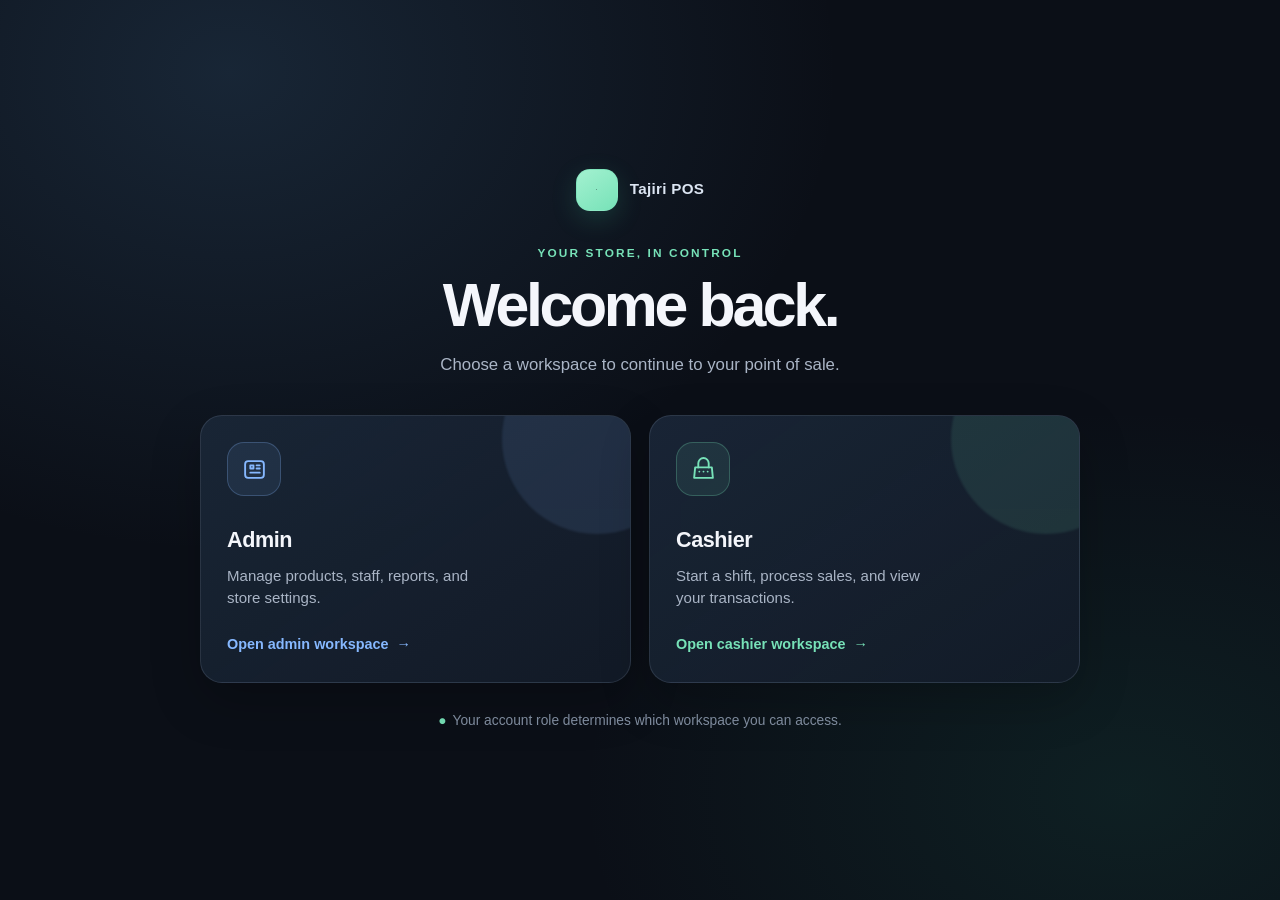
==== main.html @ eafcdc82 "Add files via upload" ====
<!doctype html>
<html lang="en">
  <head>
    <meta charset="UTF-8" />
    <meta name="viewport" content="width=device-width, initial-scale=1" />
    <meta name="theme-color" content="#0b0f17" />
    <title>Tajiri POS · Main Menu</title>
    <style>
      :root {
        color-scheme: dark;
        --bg: #0b0f17;
        --panel: rgb(19 28 41 / 88%);
        --line: rgb(163 181 204 / 16%);
        --text: #f4f6fb;
        --muted: #aab5c6;
        --green: #77e2b8;
        --blue: #86b8ff;
      }
      * {
        box-sizing: border-box;
      }
      html {
        min-width: 320px;
      }
      body {
        min-height: 100vh;
        margin: 0;
        padding: 40px 22px;
        display: grid;
        place-items: center;
        overflow-x: hidden;
        color: var(--text);
        background:
          radial-gradient(
            ellipse at 18% 8%,
            rgb(70 119 163 / 22%),
            transparent 38rem
          ),
          radial-gradient(
            ellipse at 88% 88%,
            rgb(33 126 102 / 15%),
            transparent 34rem
          ),
          var(--bg);
        font:
          16px/1.5 "DM Sans",
          "Segoe UI",
          sans-serif;
      }
      main {
        width: min(100%, 880px);
        margin-inline: auto;
      }
      header {
        margin-bottom: 38px;
        text-align: center;
      }
      .brand {
        display: inline-flex;
        align-items: center;
        gap: 12px;
        margin-bottom: 34px;
        color: #dce5f2;
        font-size: 0.95rem;
        font-weight: 700;
        letter-spacing: 0.02em;
      }
      .brand-mark {
        display: inline-grid;
        width: 42px;
        height: 42px;
        place-items: center;
        border: 1px solid rgb(119 226 184 / 38%);
        border-radius: 14px;
        color: var(--bg);
        background: linear-gradient(145deg, #a3f1d0, var(--green));
        box-shadow: 0 8px 26px rgb(61 187 143 / 20%);
        font-size: 2px;
        font-weight: 800;
      }
      .eyebrow {
        margin: 0 0 10px;
        color: var(--green);
        font-size: 0.74rem;
        font-weight: 700;
        letter-spacing: 0.18em;
        text-transform: uppercase;
      }
      h1 {
        margin: 0;
        font-family: "Outfit", "Segoe UI", sans-serif;
        font-size: clamp(2.2rem, 6vw, 3.8rem);
        letter-spacing: -0.055em;
        line-height: 1.08;
      }
      header p {
        margin: 14px 0 0;
        color: var(--muted);
        font-size: 1.05rem;
      }
      .page-links {
        display: grid;
        grid-template-columns: repeat(2, minmax(0, 1fr));
        gap: 18px;
      }
      .page-link {
        position: relative;
        min-height: 252px;
        padding: 26px;
        display: flex;
        flex-direction: column;
        align-items: flex-start;
        overflow: hidden;
        border: 1px solid var(--line);
        border-radius: 22px;
        color: inherit;
        background: linear-gradient(145deg, rgb(26 38 55 / 95%), var(--panel));
        box-shadow: 0 18px 50px rgb(0 0 0 / 22%);
        text-decoration: none;
        transition:
          border-color 0.2s ease,
          transform 0.2s ease,
          box-shadow 0.2s ease;
      }
      .page-link::after {
        position: absolute;
        top: -72px;
        right: -62px;
        width: 190px;
        height: 190px;
        border-radius: 50%;
        background: var(--glow);
        content: "";
        filter: blur(1px);
        opacity: 0.11;
        pointer-events: none;
      }
      .page-link.admin {
        --glow: var(--blue);
        --accent: var(--blue);
      }
      .page-link.cashier {
        --glow: var(--green);
        --accent: var(--green);
      }
      .page-link:hover,
      .page-link:focus-visible {
        transform: translateY(-4px);
        border-color: color-mix(in srgb, var(--accent), transparent 28%);
        box-shadow: 0 24px 58px rgb(0 0 0 / 32%);
        outline: none;
      }
      .page-link:focus-visible {
        box-shadow:
          0 0 0 3px var(--bg),
          0 0 0 5px var(--accent);
      }
      .page-link[hidden] {
        display: none;
      }
      .page-icon {
        width: 54px;
        height: 54px;
        margin-bottom: 28px;
        display: grid;
        place-items: center;
        border: 1px solid color-mix(in srgb, var(--accent), transparent 75%);
        border-radius: 17px;
        color: var(--accent);
        background: color-mix(in srgb, var(--accent), transparent 91%);
      }
      .page-icon svg {
        width: 25px;
        height: 25px;
      }
      .page-link strong {
        font-family: "Outfit", "Segoe UI", sans-serif;
        font-size: 1.35rem;
        letter-spacing: -0.02em;
      }
      .page-description {
        max-width: 31ch;
        margin-top: 8px;
        color: var(--muted);
        font-size: 0.94rem;
      }
      .page-cta {
        /* margin-top: auto; */
        padding-top: 24px;
        display: flex;
        align-items: center;
        gap: 8px;
        color: var(--accent);
        font-size: 0.9rem;
        font-weight: 700;
      }
      .page-cta span {
        transition: transform 0.2s ease;
      }
      .page-link:hover .page-cta span,
      .page-link:focus-visible .page-cta span {
        transform: translateX(4px);
      }
      footer {
        margin-top: 28px;
        color: #8491a4;
        text-align: center;
        font-size: 0.86rem;
      }
      .footer-lock {
        margin-right: 6px;
        color: var(--green);
      }
      @media (max-width: 580px) {
        body {
          padding: 30px 18px;
        }
        header {
          margin-bottom: 28px;
        }
        .brand {
          margin-bottom: 28px;
        }
        .page-links {
          grid-template-columns: 1fr;
          gap: 12px;
        }
        .page-link {
          min-height: 220px;
          padding: 23px;
        }
        .page-icon {
          margin-bottom: 20px;
        }
        footer {
          margin-top: 22px;
        }
      }
      @media (prefers-reduced-motion: reduce) {
        *,
        *::before,
        *::after {
          scroll-behavior: auto !important;
          transition-duration: 0.01ms !important;
        }
      }
    </style>
  </head>
  <body>
    <main>
      <header>
        <div class="brand">
          <span class="brand-mark" aria-hidden="true">t</span
          ><span>Tajiri POS</span>
        </div>
        <p class="eyebrow">Your store, in control</p>
        <h1>Welcome back.</h1>
        <p>Choose a workspace to continue to your point of sale.</p>
      </header>
      <nav class="page-links" aria-label="Application pages">
        <a class="page-link admin" href="admin.html">
          <span class="page-icon" aria-hidden="true">
            <svg
              viewBox="0 0 24 24"
              fill="none"
              stroke="currentColor"
              stroke-width="1.8"
              stroke-linecap="round"
              stroke-linejoin="round"
            >
              <rect x="3" y="4" width="18" height="16" rx="3" />
              <path d="M8 8h3v3H8zM14 8h3M14 11h3M8 15h9" />
            </svg>
          </span>
          <strong>Admin</strong>
          <span class="page-description"
            >Manage products, staff, reports, and store settings.</span
          >
          <span class="page-cta"
            >Open admin workspace <span aria-hidden="true">→</span></span
          >
        </a>
        <a class="page-link cashier" href="cashier.html">
          <span class="page-icon" aria-hidden="true">
            <svg
              viewBox="0 0 24 24"
              fill="none"
              stroke="currentColor"
              stroke-width="1.8"
              stroke-linecap="round"
              stroke-linejoin="round"
            >
              <path d="M4 10h16l1 10H3l1-10Z" />
              <path d="M7 10V6a5 5 0 0 1 10 0v4M8 14h.01M12 14h.01M16 14h.01" />
            </svg>
          </span>
          <strong>Cashier</strong>
          <span class="page-description"
            >Start a shift, process sales, and view your transactions.</span
          >
          <span class="page-cta"
            >Open cashier workspace <span aria-hidden="true">→</span></span
          >
        </a>
      </nav>
      <footer>
        <span class="footer-lock" aria-hidden="true">●</span>Your account role
        determines which workspace you can access.
      </footer>
    </main>
    <script>
      function readSignedRole(storage, userKey, roleKey, signatureKey) {
        const user = storage.getItem(userKey);
        const role = storage.getItem(roleKey);
        const signature = storage.getItem(signatureKey);
        if (!user || !role || !signature) return null;

        const value = `${String(user).trim()}|${String(role).trim()}|tajiri-pos-session-v1`;
        let hash = 2166136261;
        for (let index = 0; index < value.length; index += 1) {
          hash = Math.imul(hash ^ value.charCodeAt(index), 16777619);
        }
        if (signature !== (hash >>> 0).toString(16).padStart(8, "0")) {
          return null;
        }
        return {
          user: String(user).trim().toLowerCase(),
          role: String(role).trim().toLowerCase(),
        };
      }

      const session =
        readSignedRole(
          sessionStorage,
          "tajiri-session-user",
          "tajiri-session-role",
          "tajiri-session-signature",
        ) ||
        readSignedRole(
          localStorage,
          "tajiri-remembered-user",
          "tajiri-remembered-role",
          "tajiri-remembered-signature",
        );
      if (session?.role === "cashier") {
        const adminLink = document.querySelector(".page-link.admin");
        if (adminLink) adminLink.hidden = true;
      }
    </script>
  </body>
</html>
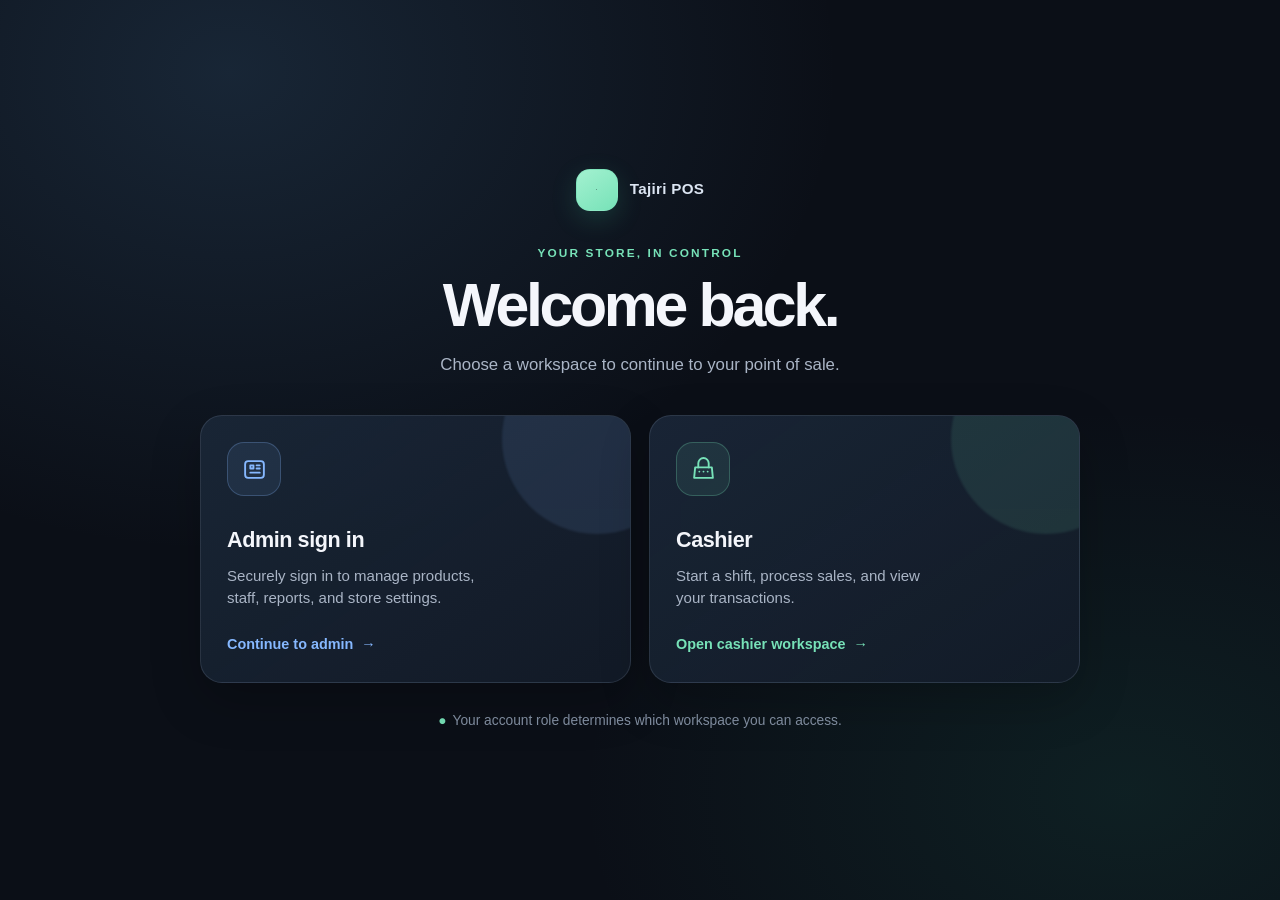
==== commit 82763922: "Add files via upload" ====
--- a/main.html
+++ b/main.html
@@ -272,12 +272,12 @@
               <path d="M8 8h3v3H8zM14 8h3M14 11h3M8 15h9" />
             </svg>
           </span>
-          <strong>Admin</strong>
+          <strong>Admin sign in</strong>
           <span class="page-description"
-            >Manage products, staff, reports, and store settings.</span
+            >Securely sign in to manage products, staff, reports, and store settings.</span
           >
           <span class="page-cta"
-            >Open admin workspace <span aria-hidden="true">→</span></span
+            >Continue to admin <span aria-hidden="true">→</span></span
           >
         </a>
         <a class="page-link cashier" href="cashier.html">
